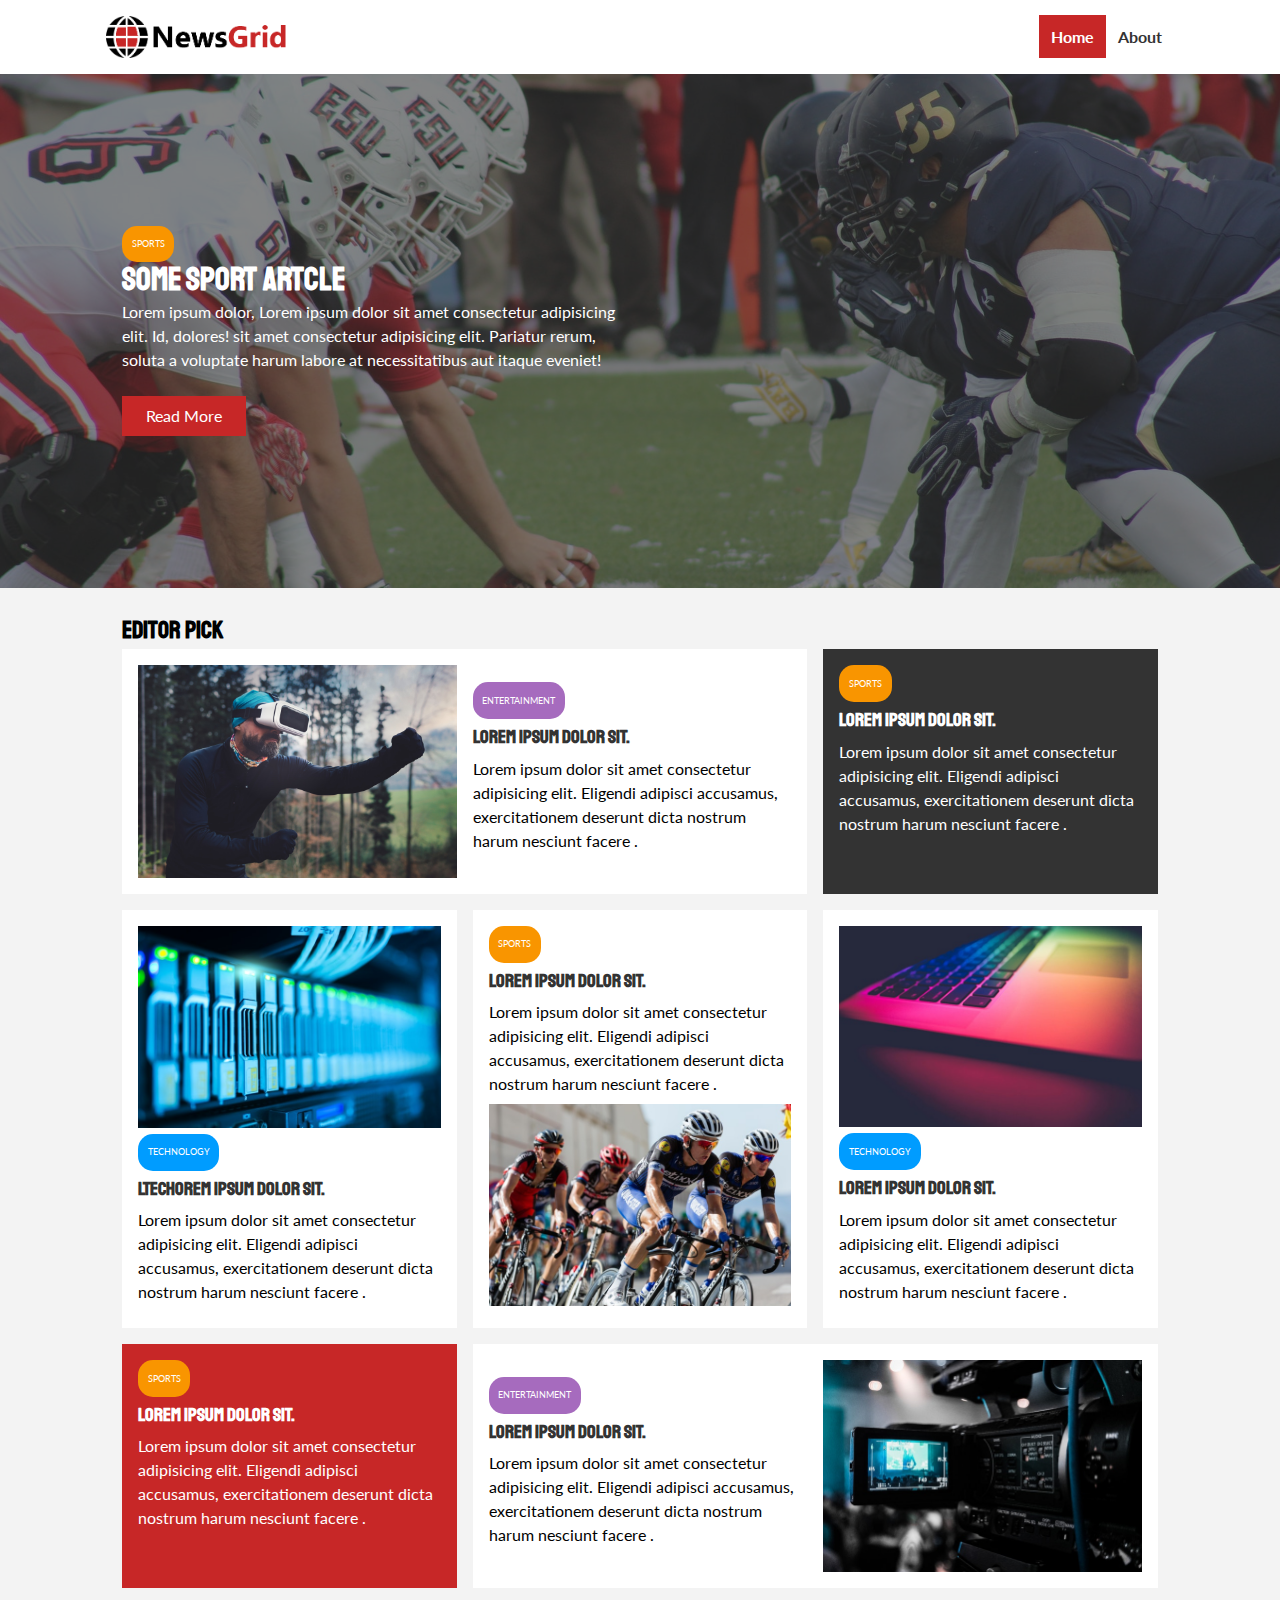
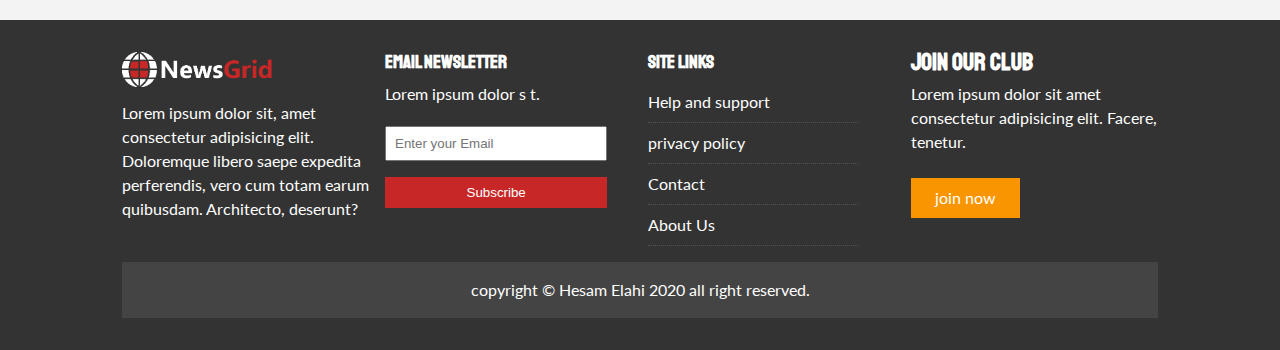
==== index.html @ 9de4c319 "initial commit" ====
<!DOCTYPE html>
<html lang="en">
<head>
    <meta charset="UTF-8">
    <meta name="viewport" content="width=device-width, initial-scale=1.0">
    <link rel="stylesheet" href="https://use.fontawesome.com/releases/v5.6.1/css/all.css" integrity="sha384-gfdkjb5BdAXd+lj+gudLWI+BXq4IuLW5IT+brZEZsLFm++aCMlF1V92rMkPaX4PP" crossorigin="anonymous">
    <link href="https://fonts.googleapis.com/css?family=Lato|Staatliches" rel="stylesheet">
    <link rel="stylesheet" href="css/style.css">
    <link rel="stylesheet" media="screen and (max-width: 768px)" href="css/mobile.css">
    <link rel="shortcut icon" type="image/x-icon" href="favicon.ico">

    <title>NewsGrid | Latest News</title>
</head> 
<body>
    <nav id="main-nav">
        <div class="container">
            <img src="img/logo.png" alt="NewsGrid" class="logo">
            <div class="social">
                <a href="https://facebook.com" target="_blank"><i class="fab fa-facebook fa-2x"></i></a>
                <a href="https://twitter.com" target="_blank"><i class="fab fa-twitter fa-2x"></i></a>
                <a href="https://instagramcom" target="_blank"><i class="fab fa-instagram fa-2x"></i></a>
                <a href="https://Youtube.com" target="_blank"><i class="fab fa-youtube fa-2x"></i></a>
            </div>
            <ul>
             <li><a class="current" href="index.html">Home</a></li>
             <li><a href="about.html">About</a></li>
            </ul>
        </div>
    </nav>


    <!-- Showcase -->
    <header id="showcase">
      <div class="container">
        <div class="showcase-container">
          <div class="showcase-content">
            <div class="category category-sports">Sports</div>
             <h1>Some Sport Artcle</h1>
             <p>Lorem ipsum dolor, Lorem ipsum dolor sit amet consectetur adipisicing elit. Id, dolores! sit amet consectetur adipisicing elit. Pariatur rerum, soluta a voluptate harum labore at necessitatibus aut itaque eveniet!</p>
             <a href="article.html" class="btn btn-primary"><div class="readmore">Read More</div></a>
             </div>
            </div>
        </div>
    </header>



    <!-- Home articles -->

    <section id="home-articles" class="py-2">
        <div class="container">
            <h2>Editor Pick</h2>
            <div class="articles-container">
                <article class="card">
                    <img src="./img/articles/ent1.jpg" alt="">

                    <div>

                        <div class="category category-ent">Entertainment</div>
                        <h3>
                            <a href="article.html">Lorem ipsum dolor sit.</a>
                        </h3>
                        <p>Lorem ipsum dolor sit amet consectetur adipisicing elit. Eligendi adipisci accusamus, exercitationem deserunt dicta nostrum harum nesciunt facere .</p>
                    </div>
                </article>

                <article class="card bg-dark">
                        <div class="category category-sports">Sports</div>
                        <h3>
                            <a href="article.html">Lorem ipsum dolor sit.</a>
                        </h3>
                        <p>Lorem ipsum dolor sit amet consectetur adipisicing elit. Eligendi adipisci accusamus, exercitationem deserunt dicta nostrum harum nesciunt facere .</p>
                </article>


                <article class="card">
                    <img src="./img/articles/tech1.jpg" alt="">
                    <div class="category category-tech">Technology</div>
                    <h3>
                        <a href="article2.html">LTEChorem ipsum dolor sit.</a>
                    </h3>
                    <p>Lorem ipsum dolor sit amet consectetur adipisicing elit. Eligendi adipisci accusamus, exercitationem deserunt dicta nostrum harum nesciunt facere .</p>
            </article>
            <article class="card">
                <div class="category category-sports">Sports</div>
                <h3>
                    <a href="article.html">Lorem ipsum dolor sit.</a>
                </h3>
                <p>Lorem ipsum dolor sit amet consectetur adipisicing elit. Eligendi adipisci accusamus, exercitationem deserunt dicta nostrum harum nesciunt facere .</p>
                <img src="./img/articles/sports1.jpg" alt="">

        </article>

        <article class="card">
            <img src="./img/articles/tech2.jpg" alt="">
            <div class="category category-tech">Technology</div>
            <h3>
                <a href="article.html">Lorem ipsum dolor sit.</a>
            </h3>
            <p>Lorem ipsum dolor sit amet consectetur adipisicing elit. Eligendi adipisci accusamus, exercitationem deserunt dicta nostrum harum nesciunt facere .</p>
    </article>

    <article class="card bg-primary">
        <div class="category category-sports">Sports</div>
        <h3>
            <a href="article.html">Lorem ipsum dolor sit.</a>
        </h3>
        <p>Lorem ipsum dolor sit amet consectetur adipisicing elit. Eligendi adipisci accusamus, exercitationem deserunt dicta nostrum harum nesciunt facere .</p>
</article>

<article class="card">
    <div>
        <div class="category category-ent">Entertainment</div>
        <h3>
            <a href="article.html">Lorem ipsum dolor sit.</a>
        </h3>
        <p>Lorem ipsum dolor sit amet consectetur adipisicing elit. Eligendi adipisci accusamus, exercitationem deserunt dicta nostrum harum nesciunt facere .</p>
    </div>
    <img src="./img/articles/ent2.jpg" alt="">

</article>
            </div>
        </div>
    </section>


    <!-- Footer -->
    <footer id="main-footer" class="py-2">
        <div class="container footer-container">

            <div>
                <img src="./img/logo_light.png" alt="NewsGrid">
                <p>Lorem ipsum dolor sit, amet consectetur adipisicing elit. Doloremque libero saepe expedita perferendis, vero cum totam earum quibusdam. Architecto, deserunt?</p>
            </div>
            <div>
                <h3>Email NewsLetter</h3>
                <p>Lorem ipsum dolor s t.</p>
                <form>
                    <input type="email" placeholder="Enter your Email">
                    <input type="submit" value="Subscribe" class="btn btn-primary">
                </form>
            </div>
            <div>
                <h3>site links</h3>
                <ul class="list">
                    <li><a href="#">Help and support</a></li>
                    <li><a href="#">privacy policy</a></li>
                    <li><a href="#">Contact</a></li>
                    <li><a href="#">About Us</a></li>

                </ul>
            </div>
            <div>
                <h2>Join our club</h2>
                <p>Lorem ipsum dolor sit amet consectetur adipisicing elit. Facere, tenetur.</p>
                <a href="#" class="btn btn-secondary">join now</a>
            </div>
            <div>
                <p>

                    copyright &copy; Hesam Elahi 2020 all right reserved.
                </p>
            </div>
        </div>

    </footer>

</body>
</html>
---- css/style.css ----
:root{
    --primary-color: #c72727;
    --secondary-color:#f99500;
    --lite-color: #f3f3f3;
    --dark-color: #333;
    --max-width: 1100px;
}

.category{
    --sports-color: #f99500;
    --ent-color: #a66bbe;
    --tech-color: #009cff;
}



*{
    margin: 0;
    padding: 0;
    box-sizing: border-box;
}

body{
    font-family: 'Lato', sans-serif; 
    line-height: 1.5rem;
    background: var(--lite-color);

}

p{
    margin: .5rem 0;
}

a{
    text-decoration: none;
    color: var(--dark-color);
}

ul{
    list-style: none;
     
}

img{
    width: 100%; 
}

h1,h2,h3,h4,h5,h6{
    font-family: 'Staatliches',cursive ;
    margin-bottom: .55rem;
    line-height: 1.3rem;
}


/* Utility */
.container{
    max-width: var(--max-width);
    margin: auto;
    padding: 0 2rem;
    overflow: hidden;
}


.category {
    display: inline-block;  
    color: #fff;
    font-size: .55rem;
    text-transform: uppercase;
    padding: 0.4rem 0.6rem;
    border-radius: 15px;
    margin-bottom: 0.5rem;
  }

  .category-sports{background: var(--sports-color);}
  .category-ent{background: var(--ent-color);}
  .category-tech{background: var(--tech-color);}





.btn{
    background: var(--dark-color);
    border: none;
    display: inline-block;
    color: #fff;
    padding: .5rem 1.5rem;
    margin-top: 1rem;
    transition: all .2s ease-in-out;

}

.btn-light{background: var(--lite-color);}
.btn-primary{background: var(--primary-color);}
.btn-secondary{background: var(--secondary-color);}

.btn-block{
    display: block;
    text-align: center;
    width: 100%;
}
.btn-primary:hover{
    background: rgba(161, 36, 27, 0.4);

}

.btn-secondary:hover{
    background: rgba(3, 13, 43, 0.7);

}


.list a.currentlink{
    color: red;
}


/* Inner page grid container */
.page-container{
    display: grid;
    grid-template-columns: 5fr 2fr;
    grid-gap: 1rem;
    margin: 2rem 0;
}

.page-container > *:first-child{
    grid-row: 1 / span 3;
}



/* Navigation */
#main-nav{
    background: #fff;
    position: sticky;
    top: 0;
    z-index: 2;
}

#main-nav .container{
    display: grid;
    grid-template-columns:6fr 3fr 2fr ;
    padding: 1rem;
    align-items: center;
}

#main-nav .logo{
    width: 180px;
}

#main-nav ul{
    justify-self: end;
    display: flex;
}

#main-nav ul li a{
    padding: .75rem;
    font-weight: bolder;
}

#main-nav ul li a.current{
    background: var(--primary-color);
    color: #fff;
}

#main-nav ul li a:hover{
    background: var(--lite-color);
    color: var(--dark-color);
}


#main-nav .social{
    justify-self: center;
}

#main-nav .social i{

    color: #777;
    margin-right: .5rem;
}





/* Showcase */
#showcase{
    color: #fff;
    padding: 2rem;
    background: #333;
    position: relative;
}

#showcase::before{
    content: '';
    background: url('../img/featured.jpg') no-repeat center center/cover;
    position: absolute;
    top: 0;
    left: 0;
    width: 100%;
    height: 100%;
    opacity: 0.4;
}

#showcase .showcase-container{
    display: grid;
    grid-template-columns: repeat(2, 1fr);
    justify-content: center;
    align-items: center;
    height: 50vh;
}

#showcase .showcase-content{
    z-index: 1;
}



 .bg-dark {
    color: #fff;
    background: var(--dark-color) !important; 
    
 }

 .bg-primary{
     color: #fff;
     background: var(--primary-color) !important ;
 }

 .bg-secondary{
     color: #fff;
     background: var(--secondary-color) !important;
 }

.card{
padding: 1rem;
background: #fff;
}



.py-1{
    padding: 1.5rem 0;
}

.py-2{
    padding: 2rem 0;
}

.py-3{
    padding: 3rem 0;
}

.p-1{
    padding: 1.5rem ;
}

.p-2{
    padding: 2rem ;
}

.p-3{
    padding: 3rem ;
}



.list li{

    padding: .5rem 0;
    border-bottom: 1px dotted #555;
    width: 85%;

}

/* Home Articles */
#home-articles .articles-container{
display: grid;
grid-template-columns: repeat(3,1fr);
grid-gap: 1rem;
}

#home-articles .articles-container > *:first-child{
    display: grid;
    grid-template-columns: repeat(2,1fr);
    grid-gap: 1rem;
    grid-column: 1/ span 2;
    align-items: center;
}

#home-articles .articles-container > *:last-child{
    display: grid;
    grid-template-columns: repeat(2,1fr);
    grid-gap: 1rem;
    grid-column: 2/ span 2;
    align-items: center;
}



.bg-dark h1
.bg-dark h2,
.bg-dark h3,
.bg-dark a,
.bg-primary h1,
.bg-primary h2,
.bg-primary h3,
.bg-primary a,
.bg-secondary h1,
.bg-secondary h2,
.bg-secondary h3,
.bg-secondary a{
    color: #fff;
}


.l-heading{
    font-size: 3rem;
    padding: 1rem 0;
    line-height: 2.5rem;
}


#article .meta{
    display: flex;
    justify-content: space-between;
    align-items: center;
    background: #eee;
    padding: .3rem;
    margin: 1rem 0;
}

#article .meta .category{
    margin-top: 0.4rem;
}



/* Footer */
#main-footer{
    background: var(--dark-color);
    color: #fff;
}
#main-footer a{
    color: #fff;
    transition: all .2s ease-in-out;

}
.list li a:hover {
    color: red !important;

}

.footer-container{
    display: grid;
    grid-template-columns: repeat(4,1fr) ;
    grid-gap: 1rem;
    
}


.footer-container img{
    width: 150px;
}

.footer-container > *:last-child{
    background-color: #444;
    grid-column: 1/span 4;
    text-align: center;
    padding: .5rem;
    
    

}


#main-footer .footer-container input[type='email']{
    width: 90%;
    padding: .5rem;
    margin-top: .75rem;
}

#main-footer .footer-container input[type='submit']{
    width: 90%;
}
---- css/mobile.css ----
/* Navigation */
#main-nav .social{
    display: none;
}

#main-nav .container{
    grid-template-columns: 1fr;
    grid-gap: 1.2rem;
}

#main-nav ul,
#main-nav img{
    justify-self: center;
    margin: .5rem;
}

#main-nav ul li a{
    padding: .40rem;
}

#home-articles .articles-container{
    grid-template-columns: repeat(2,1fr);
}

#home-articles .articles-container > *:first-child,
#home-articles .articles-container > *:last-child{
   grid-template-columns: 1fr;
   grid-column: 1;

}


@media (max-width:600px){
    /* Stack Grid Items */
    #showcase .showcase-container,
    #home-articles .articles-container,
    #main-footer .footer-container{
        grid-template-columns:1fr;

    }

    #main-footer .footer-container > *:last-child{
        grid-column: 1;

    }

    #main-footer .footer-container > :nth-child(1),
    #main-footer .footer-container > :nth-child(2){
        border-bottom: 1px dotted rgb(238, 238, 238);
        padding: 1rem;
        width:95%;
    }


    .page-container{
        grid-template-columns: 1fr;
    }


.page-container > *:first-child{
    grid-row: 1 ;
}

.l-heading{
    font-size: 2rem;
}






}
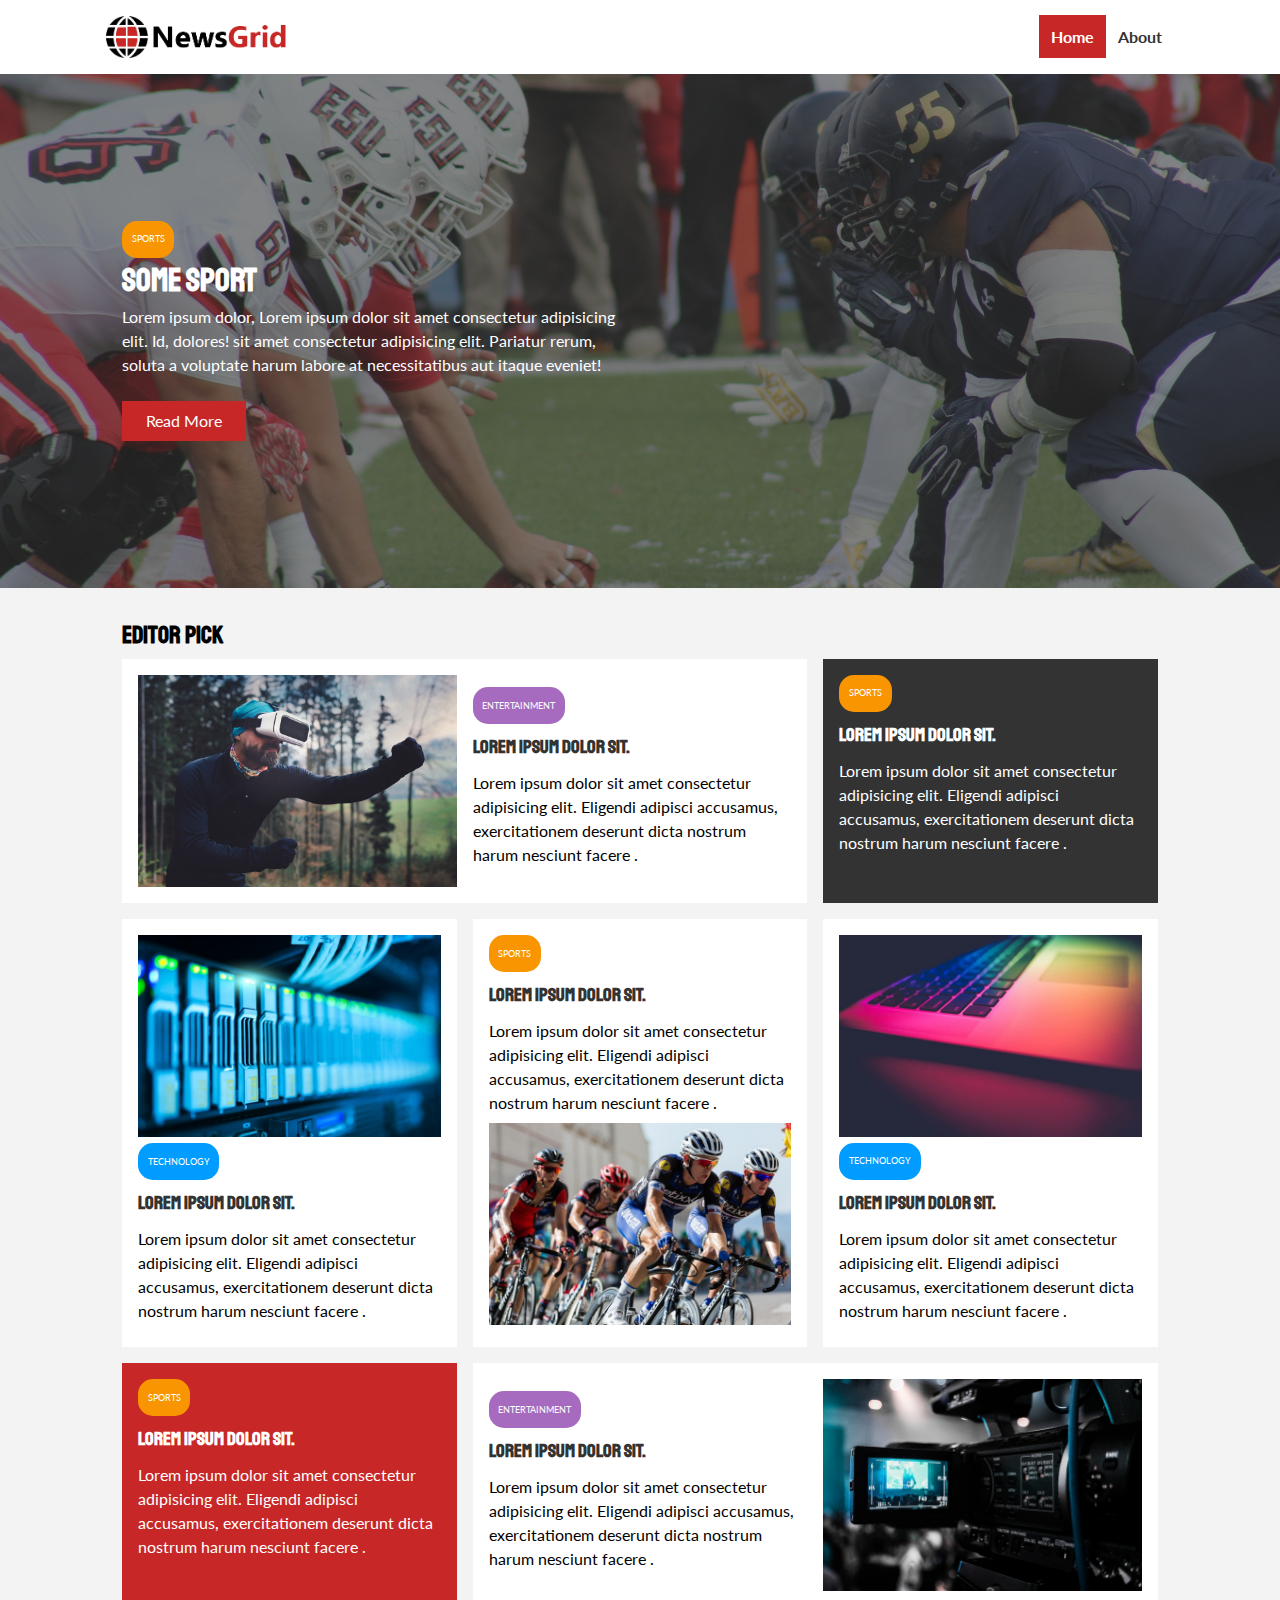
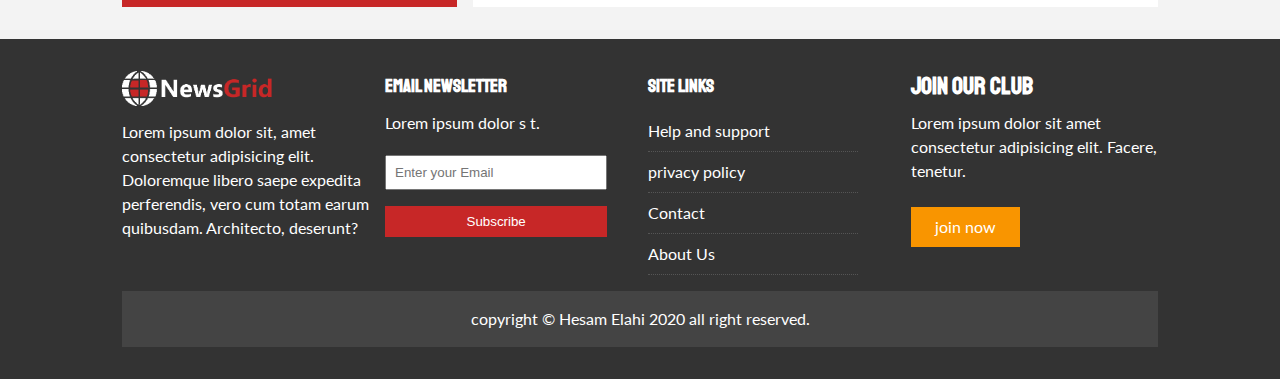
==== commit 10088337: "updated form" ====
--- a/index.html
+++ b/index.html
@@ -35,7 +35,7 @@
         <div class="showcase-container">
           <div class="showcase-content">
             <div class="category category-sports">Sports</div>
-             <h1>Some Sport Artcle</h1>
+             <h1>Some Sport </h1>
              <p>Lorem ipsum dolor, Lorem ipsum dolor sit amet consectetur adipisicing elit. Id, dolores! sit amet consectetur adipisicing elit. Pariatur rerum, soluta a voluptate harum labore at necessitatibus aut itaque eveniet!</p>
              <a href="article.html" class="btn btn-primary"><div class="readmore">Read More</div></a>
              </div>
@@ -67,7 +67,7 @@
                 <article class="card bg-dark">
                         <div class="category category-sports">Sports</div>
                         <h3>
-                            <a href="article.html">Lorem ipsum dolor sit.</a>
+                            <a href="article2.html">Lorem ipsum dolor sit.</a>
                         </h3>
                         <p>Lorem ipsum dolor sit amet consectetur adipisicing elit. Eligendi adipisci accusamus, exercitationem deserunt dicta nostrum harum nesciunt facere .</p>
                 </article>
@@ -77,7 +77,7 @@
                     <img src="./img/articles/tech1.jpg" alt="">
                     <div class="category category-tech">Technology</div>
                     <h3>
-                        <a href="article2.html">LTEChorem ipsum dolor sit.</a>
+                        <a href="article.html">Lorem ipsum dolor sit.</a>
                     </h3>
                     <p>Lorem ipsum dolor sit amet consectetur adipisicing elit. Eligendi adipisci accusamus, exercitationem deserunt dicta nostrum harum nesciunt facere .</p>
             </article>
@@ -135,8 +135,8 @@
             <div>
                 <h3>Email NewsLetter</h3>
                 <p>Lorem ipsum dolor s t.</p>
-                <form>
-                    <input type="email" placeholder="Enter your Email">
+                <form name="contact" method="POST" data-netlify="true">
+                    <input type="email" name="email" placeholder="Enter your Email">
                     <input type="submit" value="Subscribe" class="btn btn-primary">
                 </form>
             </div>
--- a/css/style.css
+++ b/css/style.css
@@ -48,7 +48,7 @@
 h1,h2,h3,h4,h5,h6{
     font-family: 'Staatliches',cursive ;
     margin-bottom: .55rem;
-    line-height: 1.3rem;
+    line-height: 1.9rem;
 }
 
 
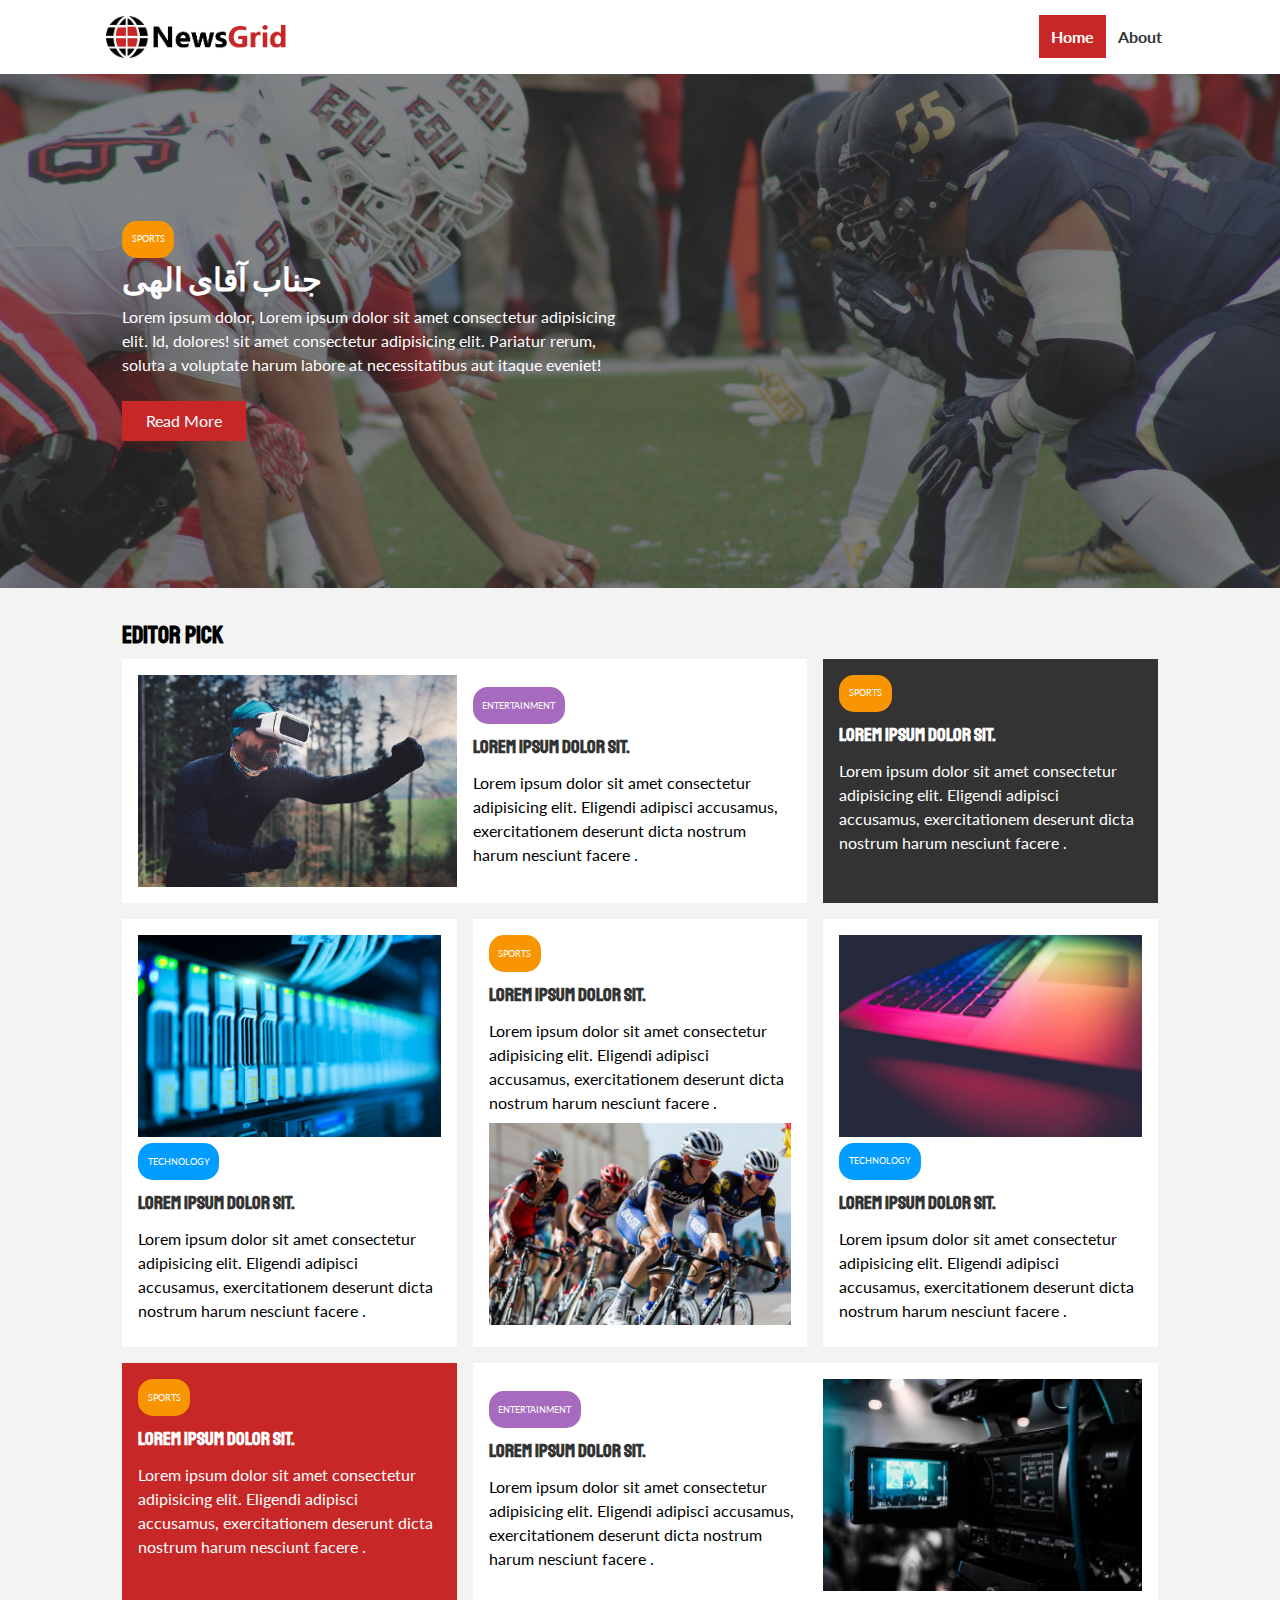
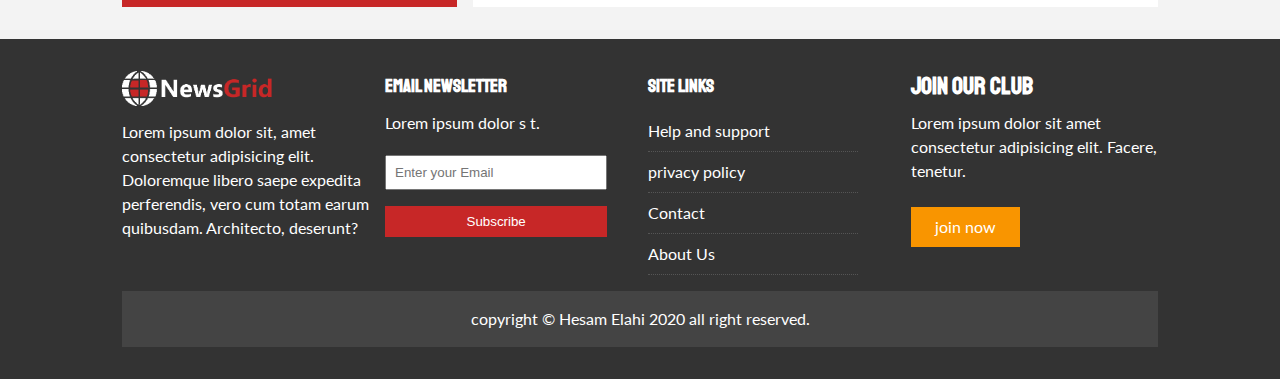
==== commit 9f46c8df: "update" ====
--- a/index.html
+++ b/index.html
@@ -35,7 +35,7 @@
         <div class="showcase-container">
           <div class="showcase-content">
             <div class="category category-sports">Sports</div>
-             <h1>Some Sport </h1>
+             <h1>جناب آقای الهی </h1>
              <p>Lorem ipsum dolor, Lorem ipsum dolor sit amet consectetur adipisicing elit. Id, dolores! sit amet consectetur adipisicing elit. Pariatur rerum, soluta a voluptate harum labore at necessitatibus aut itaque eveniet!</p>
              <a href="article.html" class="btn btn-primary"><div class="readmore">Read More</div></a>
              </div>
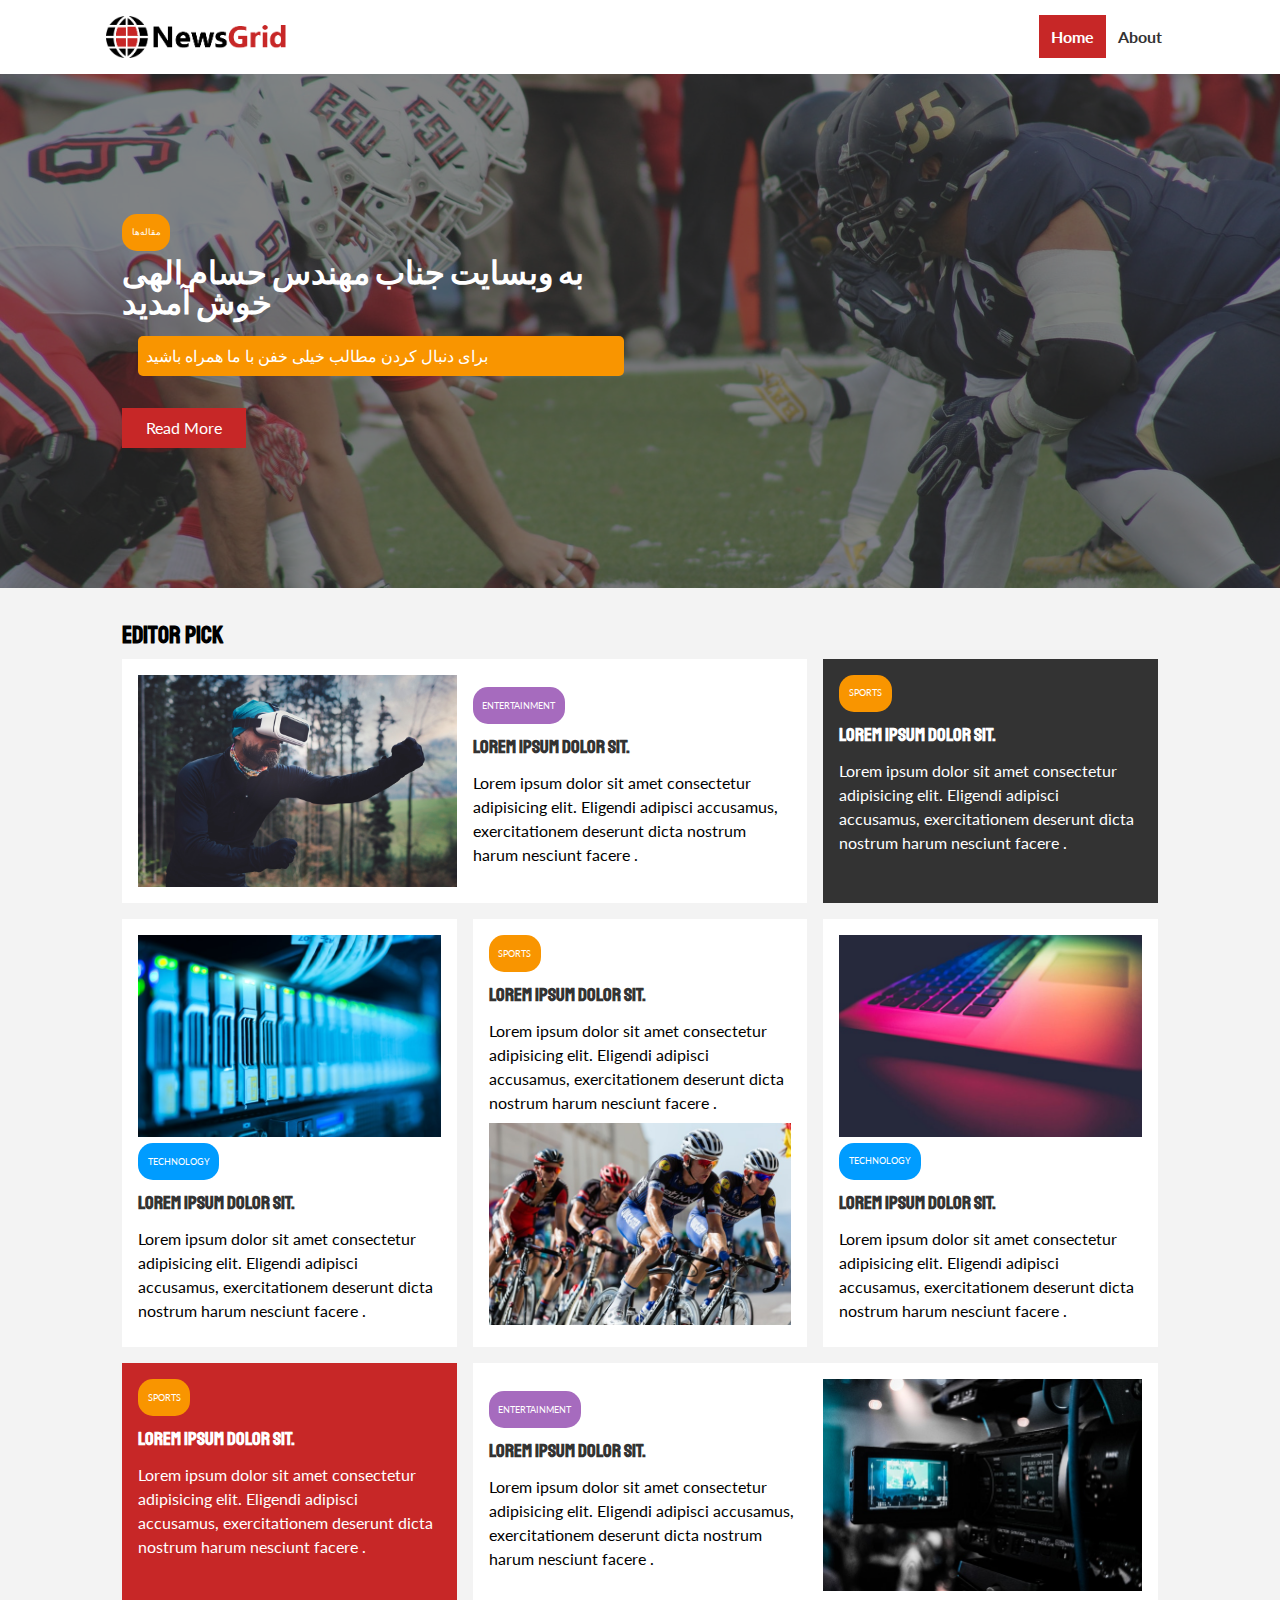
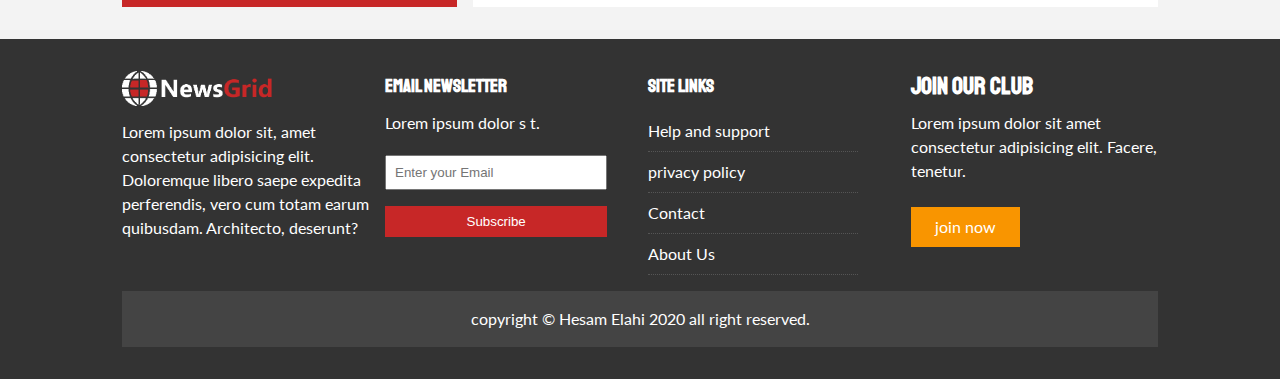
==== commit fbbf08ac: "update" ====
--- a/index.html
+++ b/index.html
@@ -34,9 +34,9 @@
       <div class="container">
         <div class="showcase-container">
           <div class="showcase-content">
-            <div class="category category-sports">Sports</div>
-             <h1>جناب آقای الهی </h1>
-             <p>Lorem ipsum dolor, Lorem ipsum dolor sit amet consectetur adipisicing elit. Id, dolores! sit amet consectetur adipisicing elit. Pariatur rerum, soluta a voluptate harum labore at necessitatibus aut itaque eveniet!</p>
+            <div class="category category-sports">مقاله‌ها</div>
+             <h1>به وبسایت جناب مهندس حسام الهی خوش آمدید</h1>
+             <p>برای دنبال کردن مطالب خیلی خفن با ما همراه باشید</p>
              <a href="article.html" class="btn btn-primary"><div class="readmore">Read More</div></a>
              </div>
             </div>
--- a/css/style.css
+++ b/css/style.css
@@ -213,6 +213,16 @@
 #showcase .showcase-content{
     z-index: 1;
 }
+
+#showcase .showcase-content p{
+    font-size: 1rem;
+    color: #fff;
+    background: var(--secondary-color);
+    padding: .5rem;
+    border-radius: 5px;
+    margin: 1rem;
+}
+
 
 
 
